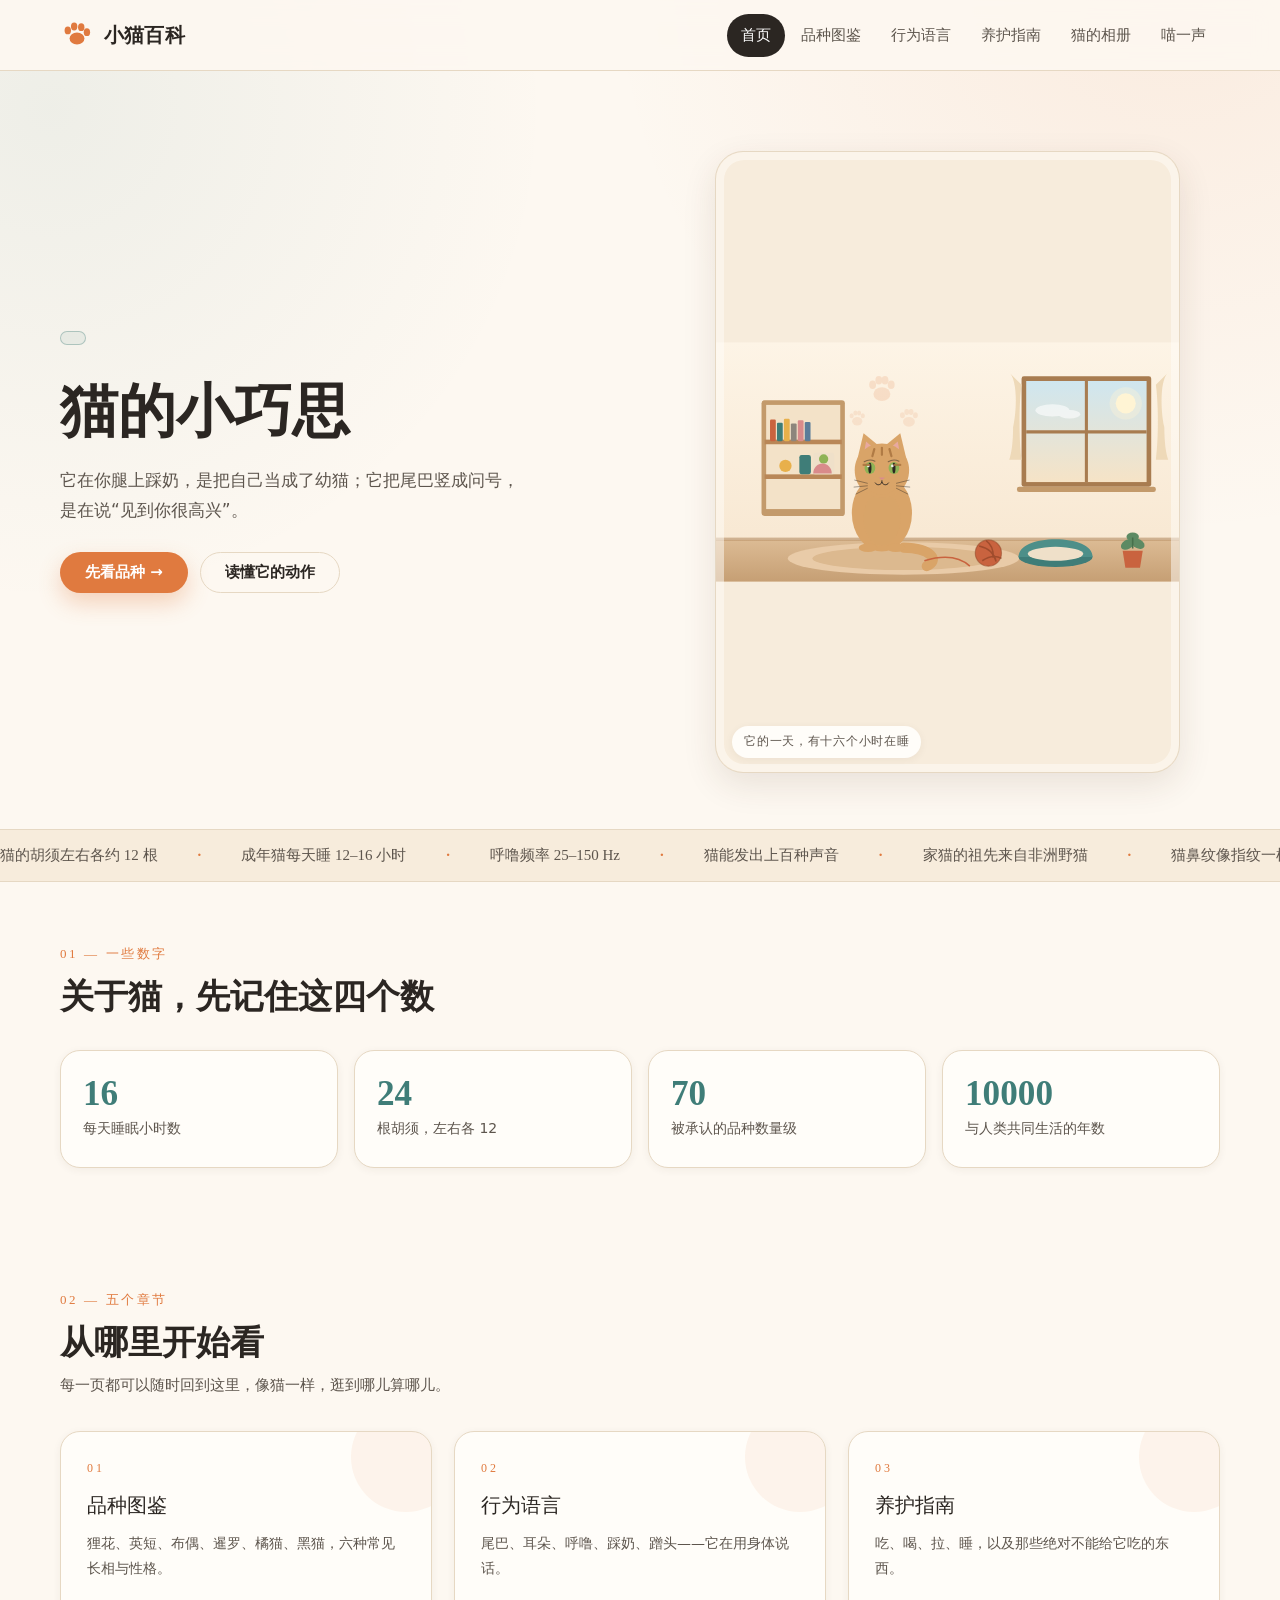
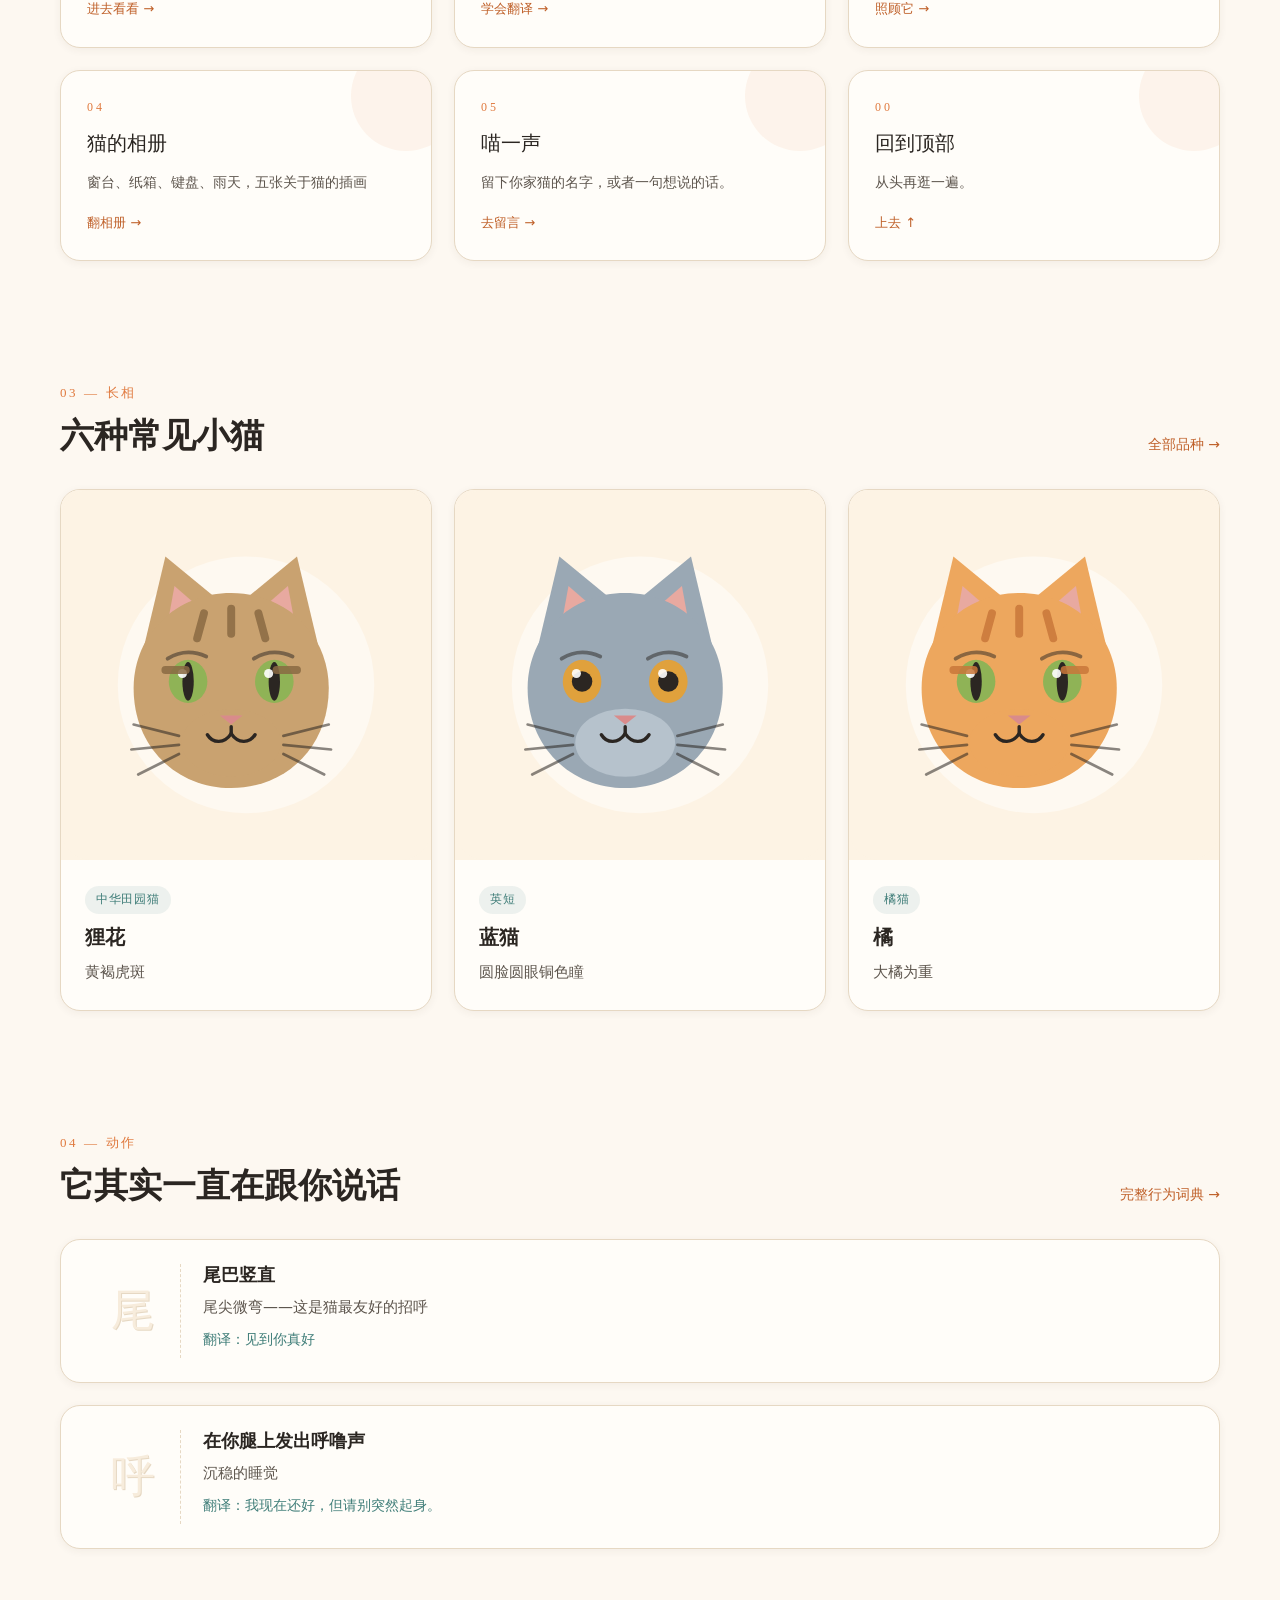
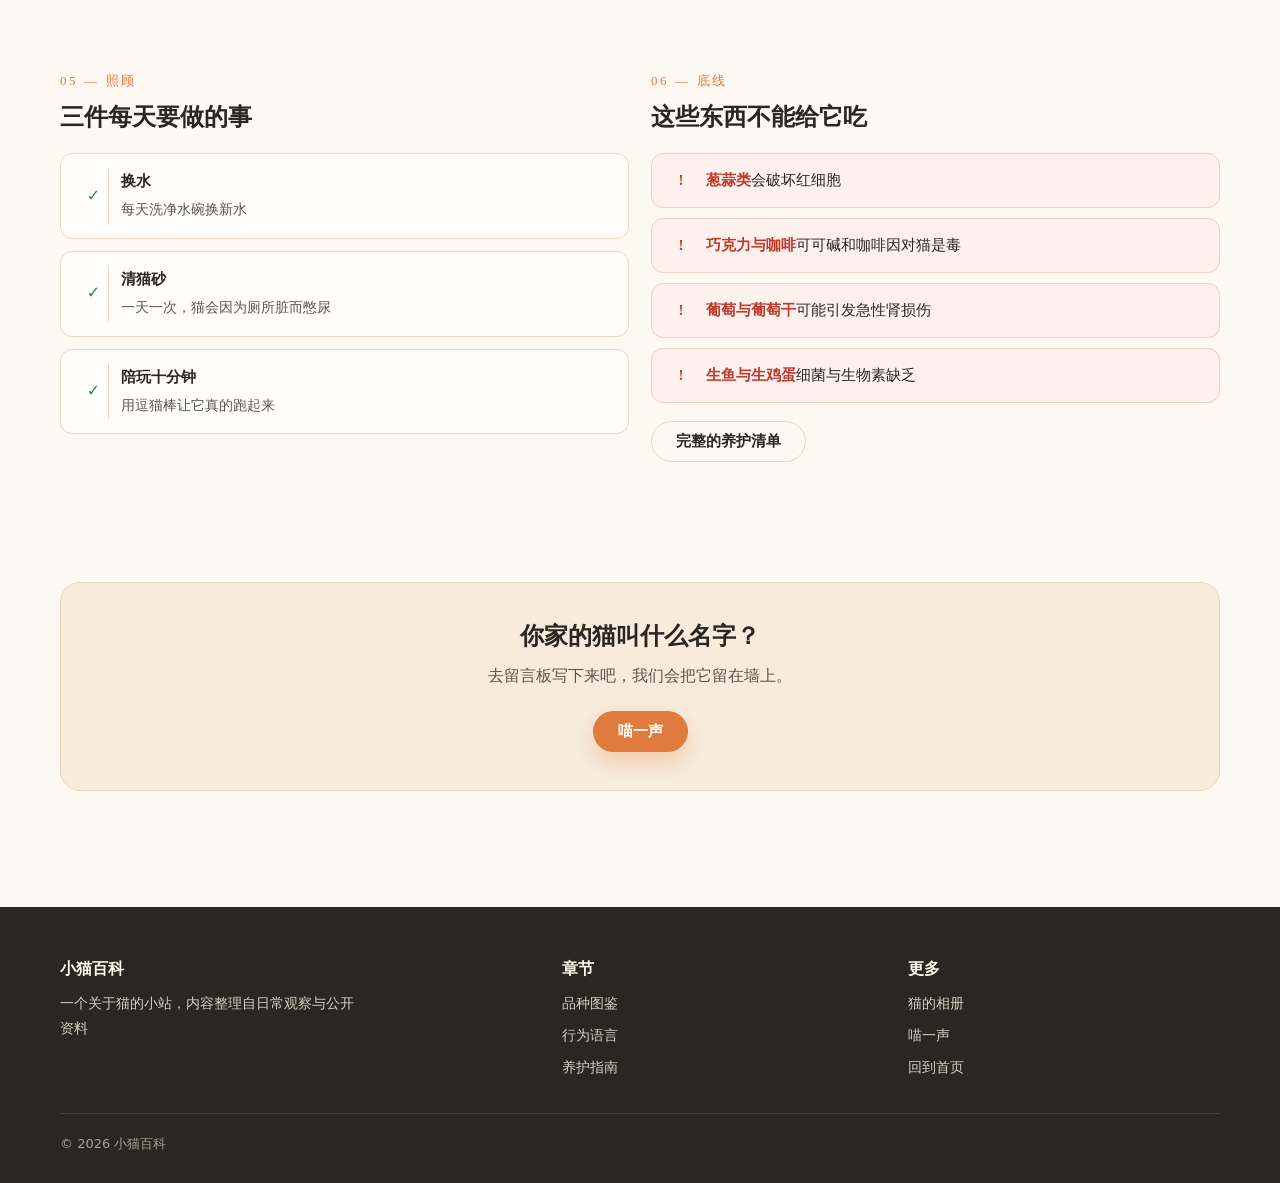
==== index.html @ 8b8d702d "喵呜百科：关于猫的六个页面静态站点" ====
<!DOCTYPE html>
<html lang="zh-CN">
<head>
<meta charset="utf-8">
<script>document.documentElement.classList.add("js");</script>
<meta name="viewport" content="width=device-width, initial-scale=1">
<title>关于小猫的网站</title>
<meta name="description" content="猫的品种图鉴、行为语言、养护指南与相册">
<link rel="icon" href="image/logo.svg" type="image/svg+xml">
<link rel="stylesheet" href="web/style.css">
</head>
<body>
<a class="skip" href="#main">跳到正文</a>

<header class="hd">
  <div class="wrap hd-in">
    <a class="logo" href="index.html">
      <img src="image/logo.svg" alt="爪印标志">
      <span>小猫百科<small></small></span>
    </a>
    <button class="burger" type="button" aria-expanded="false" aria-controls="menu" aria-label="展开菜单">☰</button>
    <ul class="menu" id="menu">
      <li><a href="index.html" aria-current="page">首页</a></li>
      <li><a href="web/breeds.html">品种图鉴</a></li>
      <li><a href="web/behavior.html">行为语言</a></li>
      <li><a href="web/care.html">养护指南</a></li>
      <li><a href="web/gallery.html">猫的相册</a></li>
      <li><a href="web/message.html">喵一声</a></li>
    </ul>
  </div>
</header>

<main id="main">

  <!-- ================= 首屏 ================= -->
  <section class="hero">
    <div class="wrap hero-grid">
      <div>
        <span class="kicker"></span>
        <h1>猫的小巧思<br></h1>
        <p class="lede">
          它在你腿上踩奶，是把自己当成了幼猫；它把尾巴竖成问号，是在说“见到你很高兴”。
          
        </p>
        <div class="hero-cta">
          <a class="btn btn-fill" href="web/breeds.html">先看品种 →</a>
          <a class="btn btn-line" href="web/behavior.html">读懂它的动作</a>
        </div>
      </div>
      <figure class="art">
        <img src="image/hero.svg" width="1200" height="620" alt="插画：阳光下的客厅里，一只橘色虎斑猫坐在地毯上，旁边是毛线球和猫窝">
        <figcaption class="art-cap">它的一天，有十六个小时在睡</figcaption>
      </figure>
    </div>
  </section>

  <!-- ================= 滚动条 ================= -->
  <div class="ticker" aria-hidden="true">
    <div class="ticker-track">
      <div class="ticker-set">
        <span>猫的胡须左右各约 12 根</span><span>成年猫每天睡 12–16 小时</span>
        <span>呼噜频率 25–150 Hz</span><span>猫能发出上百种声音</span>
        <span>家猫的祖先来自非洲野猫</span><span>猫鼻纹像指纹一样独一无二</span>
      </div>
      <div class="ticker-set">
        <span>猫的胡须左右各约 12 根</span><span>成年猫每天睡 12–16 小时</span>
        <span>呼噜频率 25–150 Hz</span><span>猫能发出上百种声音</span>
        <span>家猫的祖先来自非洲野猫</span><span>猫鼻纹像指纹一样独一无二</span>
      </div>
    </div>
  </div>

  <!-- ================= 数字 ================= -->
  <section class="sec">
    <div class="wrap">
      <div class="sec-hd rv">
        <div>
          <span class="num">01 — 一些数字</span>
          <h2>关于猫，先记住这四个数</h2>
        </div>
      </div>
      <div class="stats rv">
        <div class="stat"><b data-num="16">16</b><span>每天睡眠小时数</span></div>
        <div class="stat"><b data-num="24">24</b><span>根胡须，左右各 12</span></div>
        <div class="stat"><b data-num="70">70</b><span>被承认的品种数量级</span></div>
        <div class="stat"><b data-num="10000">10000</b><span>与人类共同生活的年数</span></div>
      </div>
    </div>
  </section>

  <!-- ================= 入口 ================= -->
  <section class="sec">
    <div class="wrap">
      <div class="sec-hd rv">
        <div>
          <span class="num">02 — 五个章节</span>
          <h2>从哪里开始看</h2>
          <p>每一页都可以随时回到这里，像猫一样，逛到哪儿算哪儿。</p>
        </div>
      </div>
      <div class="grid g3 rv">
        <a class="entry" href="web/breeds.html">
          <span class="no">01</span>
          <span class="t">品种图鉴</span>
          <span class="d">狸花、英短、布偶、暹罗、橘猫、黑猫，六种常见长相与性格。</span>
          <span class="go">进去看看 →</span>
        </a>
        <a class="entry" href="web/behavior.html">
          <span class="no">02</span>
          <span class="t">行为语言</span>
          <span class="d">尾巴、耳朵、呼噜、踩奶、蹭头——它在用身体说话。</span>
          <span class="go">学会翻译 →</span>
        </a>
        <a class="entry" href="web/care.html">
          <span class="no">03</span>
          <span class="t">养护指南</span>
          <span class="d">吃、喝、拉、睡，以及那些绝对不能给它吃的东西。</span>
          <span class="go">照顾它 →</span>
        </a>
        <a class="entry" href="web/gallery.html">
          <span class="no">04</span>
          <span class="t">猫的相册</span>
          <span class="d">窗台、纸箱、键盘、雨天，五张关于猫的插画</span>
          <span class="go">翻相册 →</span>
        </a>
        <a class="entry" href="web/message.html">
          <span class="no">05</span>
          <span class="t">喵一声</span>
          <span class="d">留下你家猫的名字，或者一句想说的话。</span>
          <span class="go">去留言 →</span>
        </a>
        <a class="entry" href="#main">
          <span class="no">00</span>
          <span class="t">回到顶部</span>
          <span class="d">从头再逛一遍。</span>
          <span class="go">上去 ↑</span>
        </a>
      </div>
    </div>
  </section>

  <!-- ================= 品种预览 ================= -->
  <section class="sec">
    <div class="wrap">
      <div class="sec-hd rv">
        <div>
          <span class="num">03 — 长相</span>
          <h2>六种常见小猫</h2>
        
        </div>
        <a class="link-more" href="web/breeds.html">全部品种 →</a>
      </div>
      <div class="grid g3 rv">
        <article class="card">
          <div class="thumb"><img src="image/breed-1.svg" alt="狸花猫的卡通头像" width="300" height="300"></div>
          <div class="card-b">
            <span class="pill">中华田园猫</span>
            <h3>狸花</h3>
            <p>黄褐虎斑</p>
          </div>
        </article>
        <article class="card">
          <div class="thumb"><img src="image/breed-2.svg" alt="英国短毛猫的卡通头像" width="300" height="300"></div>
          <div class="card-b">
            <span class="pill">英短</span>
            <h3>蓝猫</h3>
            <p>圆脸圆眼铜色瞳</p>
          </div>
        </article>
        <article class="card">
          <div class="thumb"><img src="image/breed-5.svg" alt="橘猫的卡通头像" width="300" height="300"></div>
          <div class="card-b">
            <span class="pill">橘猫</span>
            <h3>橘</h3>
            <p>大橘为重</p>
          </div>
        </article>
      </div>
    </div>
  </section>

  <!-- ================= 行为预览 ================= -->
  <section class="sec">
    <div class="wrap">
      <div class="sec-hd rv">
        <div>
          <span class="num">04 — 动作</span>
          <h2>它其实一直在跟你说话</h2>
        </div>
        <a class="link-more" href="web/behavior.html">完整行为词典 →</a>
      </div>
      <div class="grid rv" style="grid-template-columns:1fr">
        <div class="behavior">
          <div class="han">尾</div>
          <div>
            <h3>尾巴竖直</h3>
            <p>尾尖微弯——这是猫最友好的招呼</p>
            <p class="say">翻译：见到你真好</p>
          </div>
        </div>
        <div class="behavior">
          <div class="han">呼</div>
          <div>
            <h3>在你腿上发出呼噜声</h3>
            <p>沉稳的睡觉</p>
            <p class="say">翻译：我现在还好，但请别突然起身。</p>
          </div>
        </div>
      </div>
    </div>
  </section>

  <!-- ================= 养护提示 ================= -->
  <section class="sec">
    <div class="wrap grid g2 rv" style="align-items:start">
      <div>
        <div class="sec-hd" style="margin-bottom:20px">
          <div>
            <span class="num">05 — 照顾</span>
            <h2 style="font-size:1.5rem">三件每天要做的事</h2>
          </div>
        </div>
        <ul class="check">
          <li><div><b>换水</b><span>每天洗净水碗换新水</span></div></li>
          <li><div><b>清猫砂</b><span>一天一次，猫会因为厕所脏而憋尿</span></div></li>
          <li><div><b>陪玩十分钟</b><span>用逗猫棒让它真的跑起来</span></div></li>
        </ul>
      </div>
      <div>
        <div class="sec-hd" style="margin-bottom:20px">
          <div>
            <span class="num">06 — 底线</span>
            <h2 style="font-size:1.5rem">这些东西不能给它吃</h2>
          </div>
        </div>
        <ul class="warn">
          <li><div><b>葱蒜类</b>会破坏红细胞</div></li>
          <li><div><b>巧克力与咖啡</b>可可碱和咖啡因对猫是毒</div></li>
          <li><div><b>葡萄与葡萄干</b>可能引发急性肾损伤</div></li>
          <li><div><b>生鱼与生鸡蛋</b>细菌与生物素缺乏</div></li>
        </ul>
        <a class="btn btn-line" href="web/care.html" style="margin-top:18px">完整的养护清单</a>
      </div>
    </div>
  </section>

  <!-- ================= 结尾 ================= -->
  <section class="sec">
    <div class="wrap">
      <div class="rv" style="background:var(--cream-2);border:1px solid var(--line);border-radius:var(--r);padding:38px;text-align:center">
        <h2 style="margin-bottom:10px">你家的猫叫什么名字？</h2>
        <p style="color:var(--ink-2);margin-bottom:20px">去留言板写下来吧，我们会把它留在墙上。</p>
        <a class="btn btn-fill" href="web/message.html">喵一声</a>
      </div>
    </div>
  </section>

</main>

<footer class="ft">
  <div class="wrap">
    <div class="ft-grid">
      <div>
        <h4>小猫百科</h4>
        <p style="margin:0;max-width:34ch">一个关于猫的小站，内容整理自日常观察与公开资料</p>
      </div>
      <div>
        <h4>章节</h4>
        <ul>
          <li><a href="web/breeds.html">品种图鉴</a></li>
          <li><a href="web/behavior.html">行为语言</a></li>
          <li><a href="web/care.html">养护指南</a></li>
        </ul>
      </div>
      <div>
        <h4>更多</h4>
        <ul>
          <li><a href="web/gallery.html">猫的相册</a></li>
          <li><a href="web/message.html">喵一声</a></li>
          <li><a href="index.html">回到首页</a></li>
        </ul>
      </div>
    </div>
    <div class="ft-bar">
      <span>© <span data-year>2026</span> 小猫百科</span>
      
    </div>
  </div>
</footer>

<script src="web/script.js"></script>
</body>
</html>
---- web/style.css ----
@charset "utf-8";
/* ==========================================================================
   喵呜百科 · 关于猫的一切
   一份手写的静态站点样式表（无框架、无依赖）
   ========================================================================== */

:root {
  --cream: #fdf8f1;
  --cream-2: #f7ecdc;
  --paper: #fffdf9;
  --ink: #2b2622;
  --ink-2: #5d554d;
  --line: #e6d8c3;
  --orange: #e07a3f;
  --orange-d: #bf5f28;
  --teal: #3f7d78;
  --yellow: #f2c14e;
  --pink: #e8a9a0;
  --danger: #c0392b;
  --shadow-s: 0 2px 8px rgba(70, 50, 30, .06);
  --shadow-m: 0 12px 34px rgba(70, 50, 30, .11);
  --r: 20px;
  --r-s: 12px;
  --sans: "PingFang SC", "Hiragino Sans GB", "Microsoft YaHei", system-ui, sans-serif;
  --serif: "Songti SC", "Noto Serif SC", Georgia, serif;
  --w: 1160px;
}

* { box-sizing: border-box; }

html { scroll-behavior: smooth; }

body {
  margin: 0;
  font-family: var(--sans);
  color: var(--ink);
  background-color: var(--cream);
  background-image:
    radial-gradient(circle at 92% -4%, rgba(224, 122, 63, .10), transparent 38%),
    radial-gradient(circle at 4% 12%, rgba(63, 125, 120, .08), transparent 34%);
  background-attachment: fixed;
  line-height: 1.8;
  font-size: 16px;
  -webkit-font-smoothing: antialiased;
}

img { display: block; max-width: 100%; }
a { color: var(--orange-d); text-decoration: none; }
a:hover { color: var(--orange); }

h1, h2, h3, h4 { font-family: var(--serif); line-height: 1.28; margin: 0 0 .5em; }
p { margin: 0 0 1em; }

.wrap { width: min(var(--w), calc(100% - 48px)); margin-inline: auto; }

.skip {
  position: absolute; left: -9999px; top: 0; z-index: 999;
  background: var(--ink); color: #fff; padding: 10px 16px;
}
.skip:focus { left: 12px; top: 12px; }

/* ------------------------------------------------------------ header */
.hd {
  position: sticky; top: 0; z-index: 50;
  background: rgba(253, 248, 241, .9);
  backdrop-filter: blur(12px) saturate(130%);
  border-bottom: 1px solid var(--line);
}

.hd-in { display: flex; align-items: center; gap: 16px; min-height: 70px; }

.logo {
  display: flex; align-items: center; gap: 10px;
  font-family: var(--serif); font-size: 20px; font-weight: 700; color: var(--ink);
  margin-right: auto; letter-spacing: .01em;
}
.logo img { width: 34px; height: 34px; }
.logo small {
  display: block; font-family: var(--sans); font-weight: 500;
  font-size: 10px; letter-spacing: .28em; color: var(--orange); text-transform: uppercase;
}

.menu { display: flex; align-items: center; gap: 2px; list-style: none; margin: 0; padding: 0; }
.menu a {
  display: block; padding: 8px 14px; border-radius: 999px;
  font-size: 15px; color: var(--ink-2); transition: .18s;
}
.menu a:hover { background: rgba(224, 122, 63, .10); color: var(--orange-d); }
.menu a[aria-current="page"] { background: var(--ink); color: #fff; }

.burger {
  display: none; width: 42px; height: 38px; border-radius: 10px;
  border: 1px solid var(--line); background: var(--paper); color: var(--ink);
  font-size: 17px; cursor: pointer;
}

/* ------------------------------------------------------------ hero */
.hero { padding: 64px 0 40px; }
.hero-grid { display: grid; grid-template-columns: 1.02fr .98fr; gap: 48px; align-items: center; }

.kicker {
  display: inline-flex; align-items: center; gap: 8px;
  font-size: 11px; letter-spacing: .3em; text-transform: uppercase;
  color: var(--teal); border: 1px solid rgba(63, 125, 120, .35);
  background: rgba(63, 125, 120, .07);
  padding: 6px 12px; border-radius: 999px; margin-bottom: 20px;
}

.hero h1 { font-size: clamp(2.2rem, 4.6vw, 3.6rem); margin-bottom: 16px; }
.hero h1 span { color: var(--orange); }

.hero .lede { font-size: 17px; color: var(--ink-2); max-width: 44ch; }

.hero-cta { display: flex; flex-wrap: wrap; gap: 12px; margin-top: 26px; }

.btn {
  display: inline-flex; align-items: center; gap: 8px;
  padding: 12px 24px; border-radius: 999px; border: 1px solid transparent;
  font: 600 15px/1 var(--sans); cursor: pointer; transition: .18s;
}
.btn-fill { background: var(--orange); color: #fff; box-shadow: 0 10px 22px rgba(224, 122, 63, .3); }
.btn-fill:hover { background: var(--orange-d); color: #fff; transform: translateY(-2px); }
.btn-line { border-color: var(--line); color: var(--ink); background: transparent; }
.btn-line:hover { border-color: var(--ink); color: var(--ink); transform: translateY(-2px); }

.art {
  position: relative; border-radius: 28px; overflow: hidden;
  border: 1px solid var(--line); background: var(--cream-2);
  box-shadow: var(--shadow-m);
}
.art img { width: 100%; }
.art::after {
  content: ""; position: absolute; inset: 0;
  box-shadow: inset 0 0 0 8px rgba(255, 253, 249, .5); border-radius: 28px;
  pointer-events: none;
}
.art-cap {
  position: absolute; left: 16px; bottom: 14px;
  background: var(--paper); color: var(--ink-2);
  font-size: 12px; letter-spacing: .06em; padding: 5px 12px; border-radius: 999px;
  box-shadow: var(--shadow-s);
}

/* ------------------------------------------------------------ ticker */
.ticker {
  border-block: 1px solid var(--line);
  background: var(--cream-2);
  overflow: hidden; padding: 12px 0;
}
.ticker-track {
  display: flex; width: max-content;
  animation: slide 30s linear infinite;
}
.ticker-set {
  display: flex; gap: 40px; padding-right: 40px;
  white-space: nowrap;
  font-family: var(--serif); font-size: 15px; color: var(--ink-2);
}
.ticker-set span { display: inline-flex; align-items: center; gap: 40px; }
.ticker-set span::after { content: "·"; color: var(--orange); font-weight: 700; }
@keyframes slide {
  from { transform: translateX(0); }
  to { transform: translateX(-50%); }
}
@media (prefers-reduced-motion: reduce) {
  .ticker-track { animation: none; }
}

/* ------------------------------------------------------------ sections */
.sec { padding: 60px 0; }
.sec-hd {
  display: flex; align-items: flex-end; justify-content: space-between;
  gap: 24px; margin-bottom: 32px;
}
.sec-hd h2 { font-size: clamp(1.6rem, 2.8vw, 2.1rem); margin: 0; }
.sec-hd p { margin: 8px 0 0; color: var(--ink-2); font-size: 15px; max-width: 56ch; }
.sec-hd .link-more { font-size: 14px; white-space: nowrap; }

.num {
  font-family: var(--serif); font-size: 13px; letter-spacing: .2em;
  color: var(--orange); display: block; margin-bottom: 10px;
}

/* ------------------------------------------------------------ stats */
.stats { display: grid; grid-template-columns: repeat(4, 1fr); gap: 16px; }
.stat {
  background: var(--paper); border: 1px solid var(--line); border-radius: var(--r);
  padding: 24px 22px; box-shadow: var(--shadow-s);
}
.stat b {
  display: block; font-family: var(--serif); font-size: 2.2rem; line-height: 1.1;
  color: var(--teal);
}
.stat span { font-size: 14px; color: var(--ink-2); }

/* ------------------------------------------------------------ cards */
.grid { display: grid; gap: 22px; }
.g2 { grid-template-columns: repeat(2, 1fr); }
.g3 { grid-template-columns: repeat(3, 1fr); }

.card {
  background: var(--paper); border: 1px solid var(--line); border-radius: var(--r);
  box-shadow: var(--shadow-s); overflow: hidden;
  transition: transform .2s, box-shadow .2s, border-color .2s;
}
.card:hover { transform: translateY(-5px); box-shadow: var(--shadow-m); border-color: #d8c3a5; }
.card-b { padding: 24px; }
.card h3 { font-size: 1.22rem; margin-bottom: 8px; }
.card p { color: var(--ink-2); font-size: 15px; margin: 0; }

.thumb { aspect-ratio: 1 / 1; background: #fdf3e4; overflow: hidden; }
.thumb img { width: 100%; height: 100%; object-fit: cover; transition: transform .5s; }
.card:hover .thumb img { transform: scale(1.05); }

.pill {
  display: inline-block; font-size: 12px; letter-spacing: .06em;
  color: var(--teal); background: rgba(63, 125, 120, .09);
  border-radius: 999px; padding: 3px 11px; margin-bottom: 12px;
}
.pill-warm { color: var(--orange-d); background: rgba(224, 122, 63, .1); }

/* 入口卡 */
.entry {
  position: relative; display: flex; flex-direction: column; gap: 8px;
  padding: 26px; border-radius: var(--r); background: var(--paper);
  border: 1px solid var(--line); color: var(--ink); box-shadow: var(--shadow-s);
  transition: .2s; overflow: hidden;
}
.entry::before {
  content: ""; position: absolute; right: -30px; top: -30px;
  width: 110px; height: 110px; border-radius: 50%;
  background: rgba(224, 122, 63, .08);
}
.entry:hover { transform: translateY(-4px); box-shadow: var(--shadow-m); color: var(--ink); border-color: #d8c3a5; }
.entry .no { font-family: var(--serif); font-size: 12px; letter-spacing: .24em; color: var(--orange); }
.entry .t { font-family: var(--serif); font-size: 1.22rem; }
.entry .d { font-size: 14px; color: var(--ink-2); }
.entry .go { margin-top: 8px; font-size: 13px; color: var(--orange-d); }

/* ------------------------------------------------------------ 行为卡 */
.behavior {
  display: grid; grid-template-columns: 96px 1fr; gap: 22px;
  background: var(--paper); border: 1px solid var(--line);
  border-radius: var(--r); padding: 24px; box-shadow: var(--shadow-s);
}
.behavior .han {
  font-family: var(--serif); font-size: 44px; line-height: 1;
  color: var(--cream-2); text-shadow: 1px 1px 0 var(--line);
  display: grid; place-items: center;
  border-right: 1px dashed var(--line);
}
.behavior h3 { font-size: 1.15rem; margin-bottom: 6px; }
.behavior p { margin: 0 0 6px; color: var(--ink-2); font-size: 15px; }
.behavior .say { font-family: var(--serif); color: var(--teal); font-size: 14px; }

/* ------------------------------------------------------------ 清单 */
.check { list-style: none; margin: 0; padding: 0; display: grid; gap: 12px; }
.check li {
  display: grid; grid-template-columns: 30px 1fr; gap: 12px;
  background: var(--paper); border: 1px solid var(--line);
  border-radius: var(--r-s); padding: 14px 18px;
}
.check li::before {
  content: "✓"; color: var(--teal); font-weight: 700;
  display: grid; place-items: center; border-right: 1px solid var(--line);
}
.check b { display: block; font-size: 15px; }
.check span { font-size: 14px; color: var(--ink-2); }

.warn { list-style: none; margin: 0; padding: 0; display: grid; gap: 10px; }
.warn li {
  display: grid; grid-template-columns: 26px 1fr; gap: 12px;
  background: #fdf1ee; border: 1px solid #f0cdc5;
  border-radius: var(--r-s); padding: 13px 16px; font-size: 15px;
}
.warn li::before {
  content: "!"; color: var(--danger); font-weight: 800;
  display: grid; place-items: center; font-family: var(--serif);
}
.warn b { color: var(--danger); }

/* ------------------------------------------------------------ 表格 */
.table-box {
  overflow-x: auto; border: 1px solid var(--line);
  border-radius: var(--r); background: var(--paper); box-shadow: var(--shadow-s);
}
table { width: 100%; border-collapse: collapse; min-width: 600px; }
th, td { padding: 14px 18px; text-align: left; font-size: 15px; border-bottom: 1px solid var(--line); }
th { background: var(--cream-2); font-size: 13px; letter-spacing: .08em; font-weight: 600; }
tbody tr:last-child td { border-bottom: 0; }
tbody tr:hover { background: #fffaf2; }

/* ------------------------------------------------------------ 相册 */
.gal { display: grid; grid-template-columns: repeat(3, 1fr); gap: 18px; }
.gal figure {
  margin: 0; border-radius: var(--r); overflow: hidden; background: var(--paper);
  border: 1px solid var(--line); box-shadow: var(--shadow-s);
  cursor: zoom-in; transition: .2s;
}
.gal figure:hover { transform: translateY(-4px); box-shadow: var(--shadow-m); }
.gal img { width: 100%; aspect-ratio: 4 / 3; object-fit: cover; }
.gal figcaption { padding: 12px 16px; font-size: 14px; color: var(--ink-2); }
.gal .wide { grid-column: span 2; }
.gal .wide img { aspect-ratio: 2 / 1; }

.lightbox {
  position: fixed; inset: 0; z-index: 200; display: none; place-items: center;
  background: rgba(30, 24, 18, .93); padding: 4vmin;
}
.lightbox.on { display: grid; }
.lightbox img { max-width: min(1000px, 92vw); max-height: 76vh; border-radius: 16px; }
.lightbox p { color: #f6ead9; text-align: center; margin: 14px 0 0; font-size: 14px; }
.lb-close {
  position: absolute; top: 18px; right: 20px; width: 44px; height: 44px;
  border-radius: 50%; border: 0; background: rgba(255, 255, 255, .16);
  color: #fff; font-size: 20px; cursor: pointer;
}

/* ------------------------------------------------------------ 留言 */
.note-form {
  background: var(--paper); border: 1px solid var(--line); border-radius: var(--r);
  padding: 26px; box-shadow: var(--shadow-s); display: grid; gap: 14px;
}
.field { display: grid; gap: 6px; }
.field label { font-size: 13px; letter-spacing: .06em; color: var(--ink-2); }
.field input, .field textarea {
  font: inherit; color: var(--ink); background: #fff;
  border: 1px solid var(--line); border-radius: var(--r-s); padding: 12px 14px;
  transition: .15s;
}
.field textarea { min-height: 110px; resize: vertical; }
.field input:focus, .field textarea:focus {
  outline: 0; border-color: var(--orange);
  box-shadow: 0 0 0 3px rgba(224, 122, 63, .16);
}
.hint { font-size: 13px; color: var(--ink-2); margin: 0; }
.hint.bad { color: var(--danger); }

.notes { list-style: none; margin: 26px 0 0; padding: 0; display: grid; gap: 14px; }
.note {
  position: relative; background: #fffaed; border: 1px solid #f0e0c2;
  border-radius: var(--r-s); padding: 16px 18px; box-shadow: var(--shadow-s);
}
.note::before {
  content: ""; position: absolute; left: 0; top: 14px; bottom: 14px;
  width: 3px; border-radius: 3px; background: var(--yellow);
}
.note-hd { display: flex; align-items: baseline; gap: 10px; margin-bottom: 4px; }
.note-hd strong { font-size: 15px; }
.note-hd time { font-size: 12px; color: var(--ink-2); }
.note p { margin: 0; font-size: 15px; white-space: pre-wrap; word-break: break-word; }
.note .rm {
  position: absolute; right: 10px; top: 10px; border: 0; background: none;
  color: #c3b49c; cursor: pointer; font-size: 14px;
}
.note .rm:hover { color: var(--danger); }
.empty { text-align: center; color: var(--ink-2); font-size: 15px; padding: 24px 0; }

/* ------------------------------------------------------------ 页头（内页） */
.page-top { padding: 48px 0 8px; }
.crumb { font-size: 13px; color: var(--ink-2); margin-bottom: 16px; }
.crumb a { color: var(--ink-2); }
.crumb a:hover { color: var(--orange); }
.page-top h1 { font-size: clamp(1.9rem, 3.8vw, 2.8rem); margin-bottom: 12px; }
.page-top .sub { color: var(--ink-2); max-width: 62ch; }

/* ------------------------------------------------------------ footer */
.ft {
  margin-top: 56px; background: var(--ink); color: #d8cdbf;
  padding: 52px 0 28px; font-size: 14px;
}
.ft-grid { display: grid; grid-template-columns: 1.5fr 1fr 1fr; gap: 34px; }
.ft h4 { color: #fff8ed; font-size: 1rem; margin-bottom: 12px; }
.ft a { color: #d8cdbf; }
.ft a:hover { color: var(--yellow); }
.ft ul { list-style: none; margin: 0; padding: 0; display: grid; gap: 7px; }
.ft-bar {
  margin-top: 32px; padding-top: 18px; border-top: 1px solid rgba(255, 255, 255, .12);
  display: flex; justify-content: space-between; gap: 16px; flex-wrap: wrap;
  font-size: 13px; color: #a89d90;
}

/* ------------------------------------------------------------ 动效 */
.rv { opacity: 1; transform: none; }
.js .rv { opacity: 0; transform: translateY(16px); transition: opacity .65s ease, transform .65s ease; }
.js .rv.in { opacity: 1; transform: none; }

@media (prefers-reduced-motion: reduce) {
  html { scroll-behavior: auto; }
  .js .rv { opacity: 1; transform: none; transition: none; }
}

/* ------------------------------------------------------------ 响应式 */
@media (max-width: 980px) {
  .hero-grid { grid-template-columns: 1fr; gap: 32px; }
  .art { order: -1; }
  .stats { grid-template-columns: repeat(2, 1fr); }
  .g3 { grid-template-columns: repeat(2, 1fr); }
  .gal { grid-template-columns: repeat(2, 1fr); }
  .gal .wide { grid-column: span 2; }
  .ft-grid { grid-template-columns: 1fr 1fr; }
}

@media (max-width: 720px) {
  .wrap { width: calc(100% - 32px); }
  .burger { display: block; margin-left: auto; }
  .menu {
    position: absolute; top: 70px; left: 16px; right: 16px;
    flex-direction: column; align-items: stretch; gap: 4px;
    background: var(--paper); border: 1px solid var(--line);
    border-radius: var(--r); box-shadow: var(--shadow-m); padding: 10px;
    display: none;
  }
  .menu.open { display: flex; }
  .menu a { padding: 12px 14px; }
  .logo small { display: none; }
  .g2, .g3, .gal, .stats { grid-template-columns: 1fr; }
  .gal .wide { grid-column: span 1; }
  .behavior { grid-template-columns: 60px 1fr; gap: 16px; padding: 20px; }
  .behavior .han { font-size: 30px; }
  .ft-grid { grid-template-columns: 1fr; }
  .hero { padding: 34px 0 20px; }
  .sec { padding: 42px 0; }
}

@media print {
  .hd, .ft, .hero-cta, .lightbox, .ticker { display: none; }
  body { background: #fff; }
}
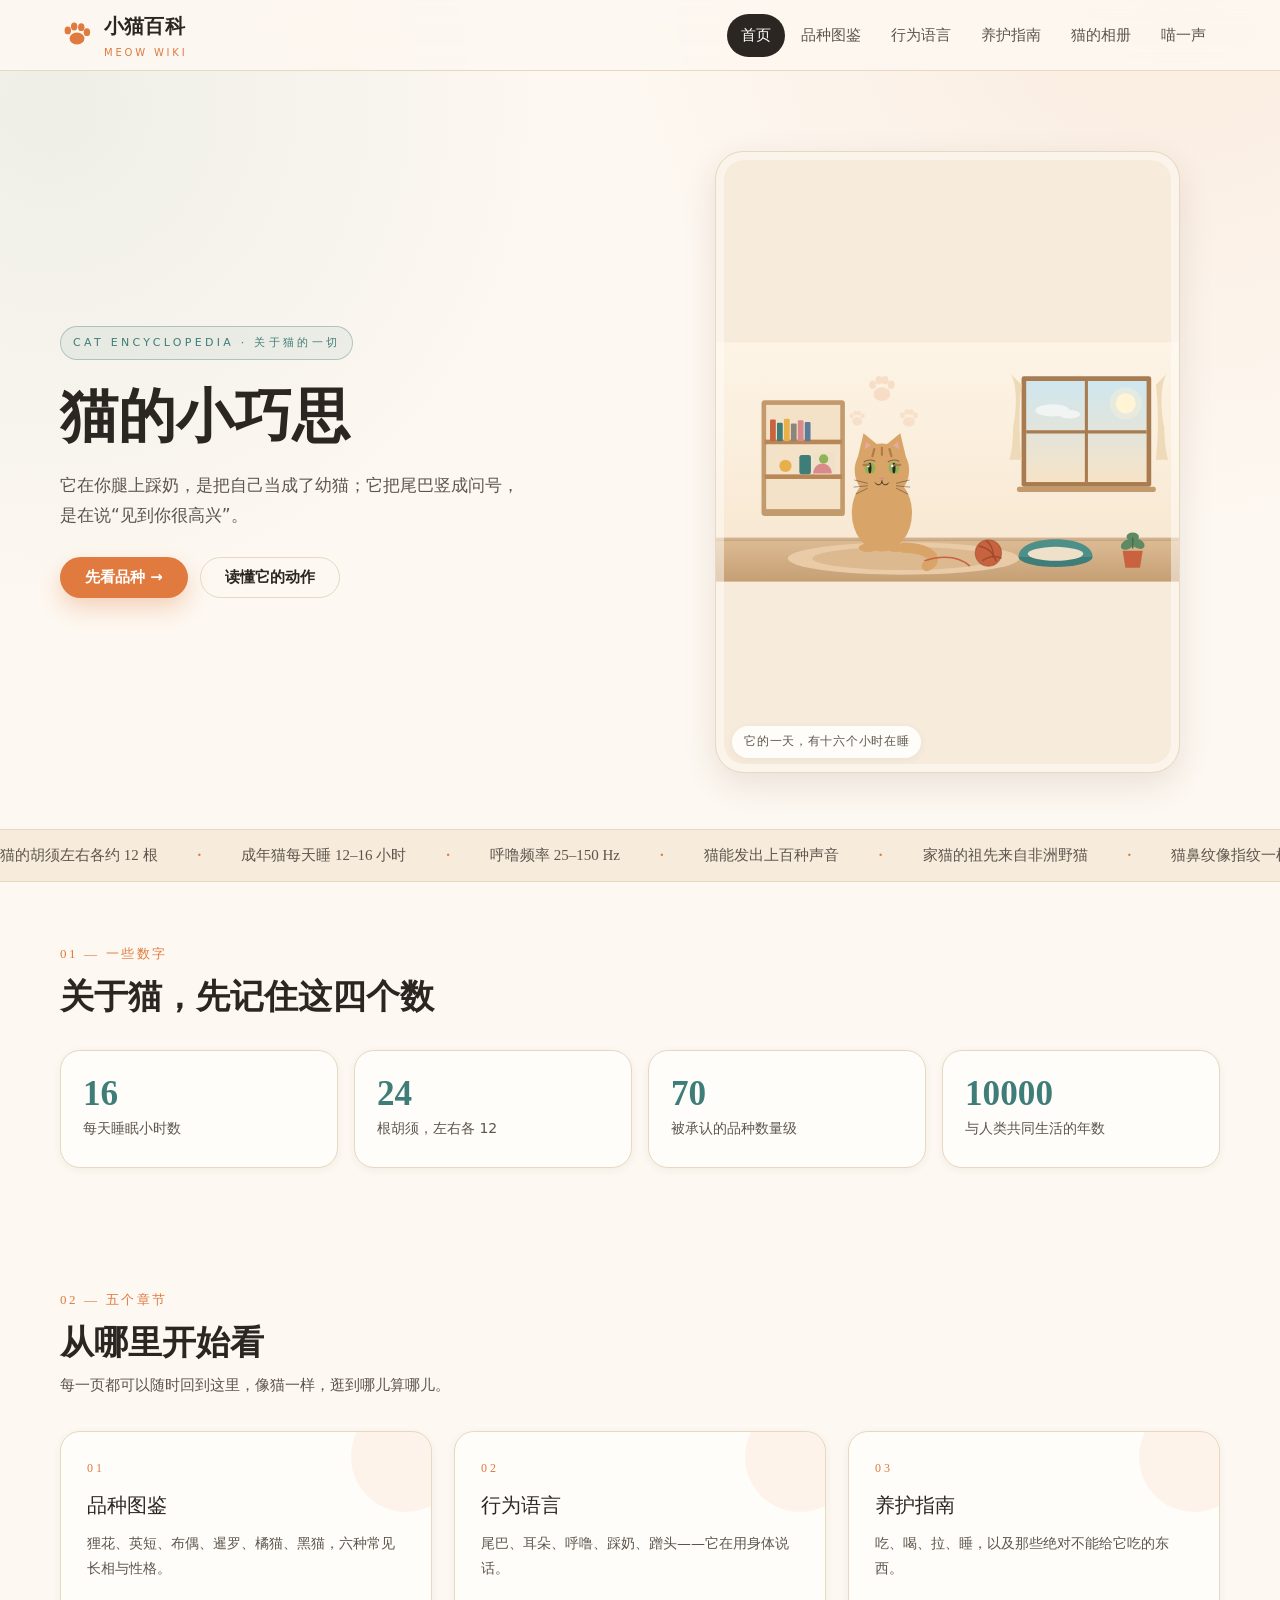
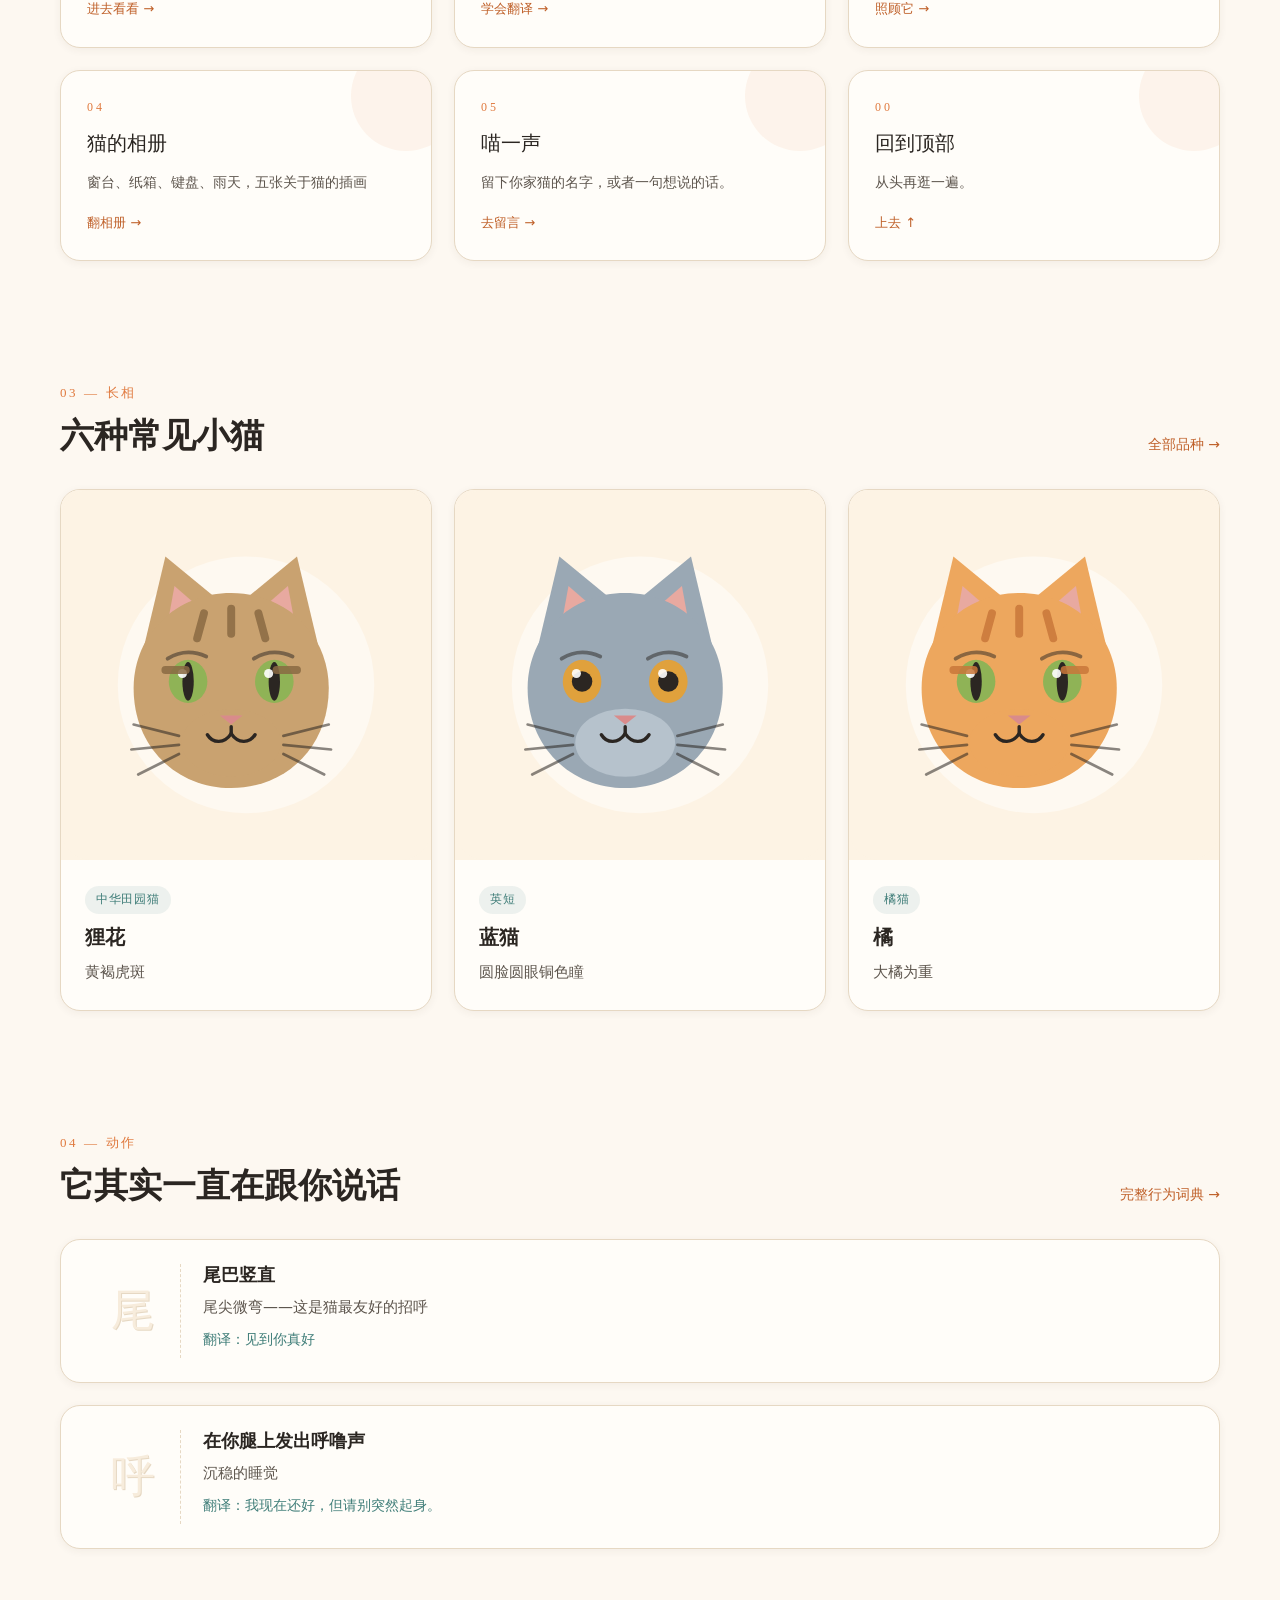
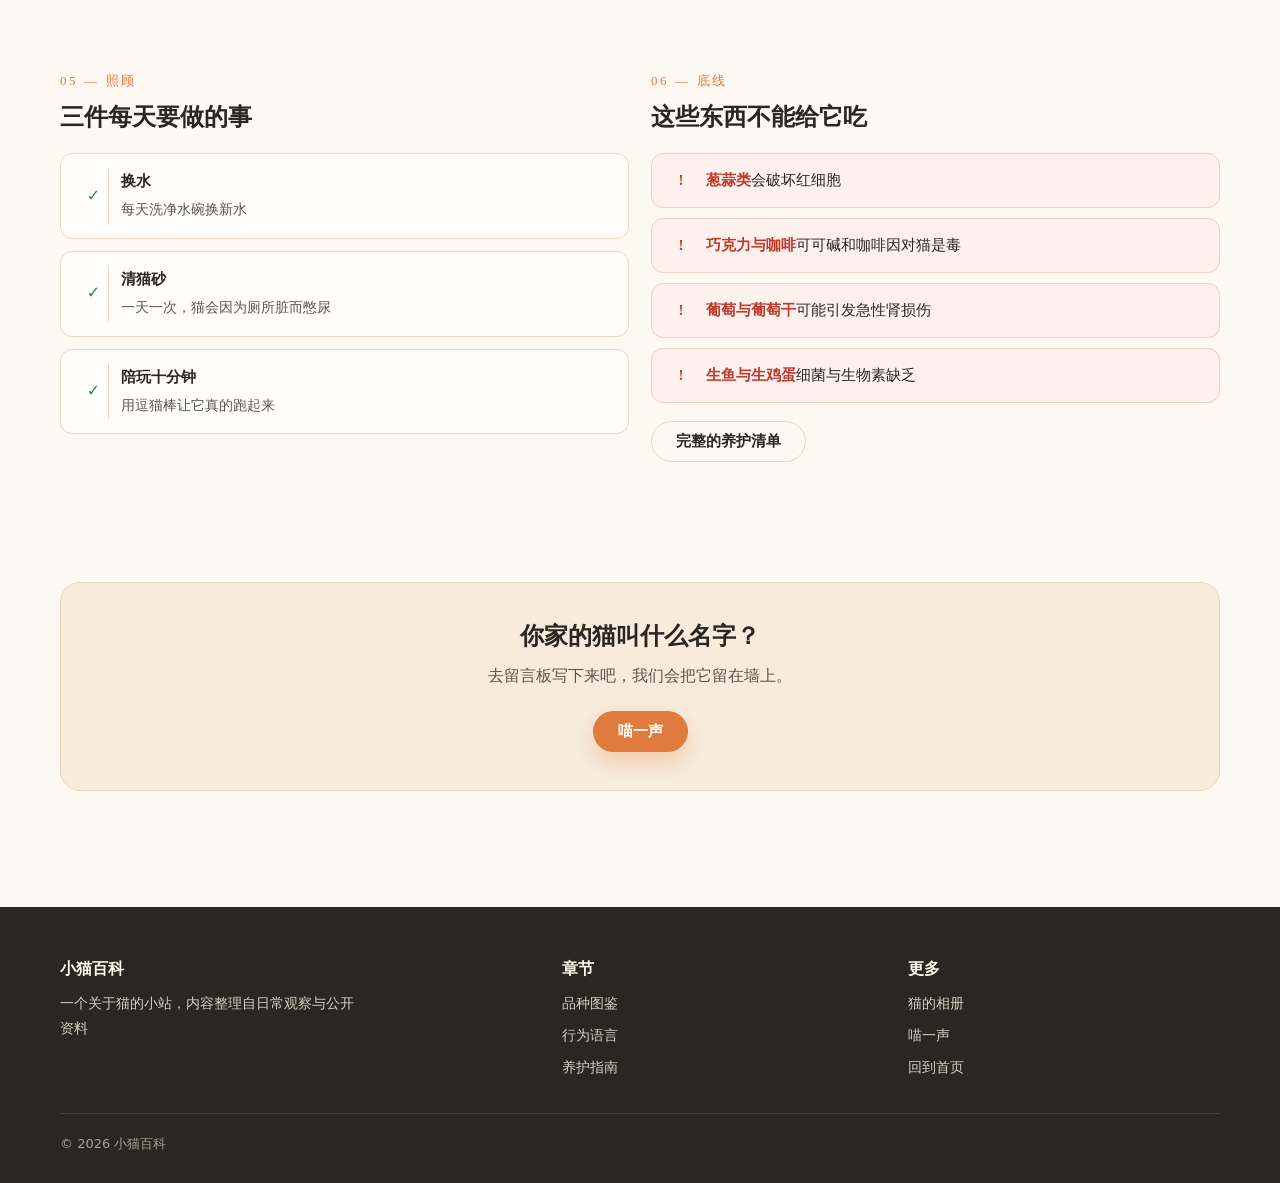
==== commit ca9d07f2: "统一站点名称为小猫百科，修复养护页段落标签" ====
--- a/index.html
+++ b/index.html
@@ -4,8 +4,8 @@
 <meta charset="utf-8">
 <script>document.documentElement.classList.add("js");</script>
 <meta name="viewport" content="width=device-width, initial-scale=1">
-<title>关于小猫的网站</title>
-<meta name="description" content="猫的品种图鉴、行为语言、养护指南与相册">
+<title>小猫百科 · 关于猫的一切</title>
+<meta name="description" content="小猫百科：猫的品种图鉴、行为语言、养护指南与相册。">
 <link rel="icon" href="image/logo.svg" type="image/svg+xml">
 <link rel="stylesheet" href="web/style.css">
 </head>
@@ -16,7 +16,7 @@
   <div class="wrap hd-in">
     <a class="logo" href="index.html">
       <img src="image/logo.svg" alt="爪印标志">
-      <span>小猫百科<small></small></span>
+      <span>小猫百科<small>meow wiki</small></span>
     </a>
     <button class="burger" type="button" aria-expanded="false" aria-controls="menu" aria-label="展开菜单">☰</button>
     <ul class="menu" id="menu">
@@ -36,7 +36,7 @@
   <section class="hero">
     <div class="wrap hero-grid">
       <div>
-        <span class="kicker"></span>
+        <span class="kicker">cat encyclopedia · 关于猫的一切</span>
         <h1>猫的小巧思<br></h1>
         <p class="lede">
           它在你腿上踩奶，是把自己当成了幼猫；它把尾巴竖成问号，是在说“见到你很高兴”。
